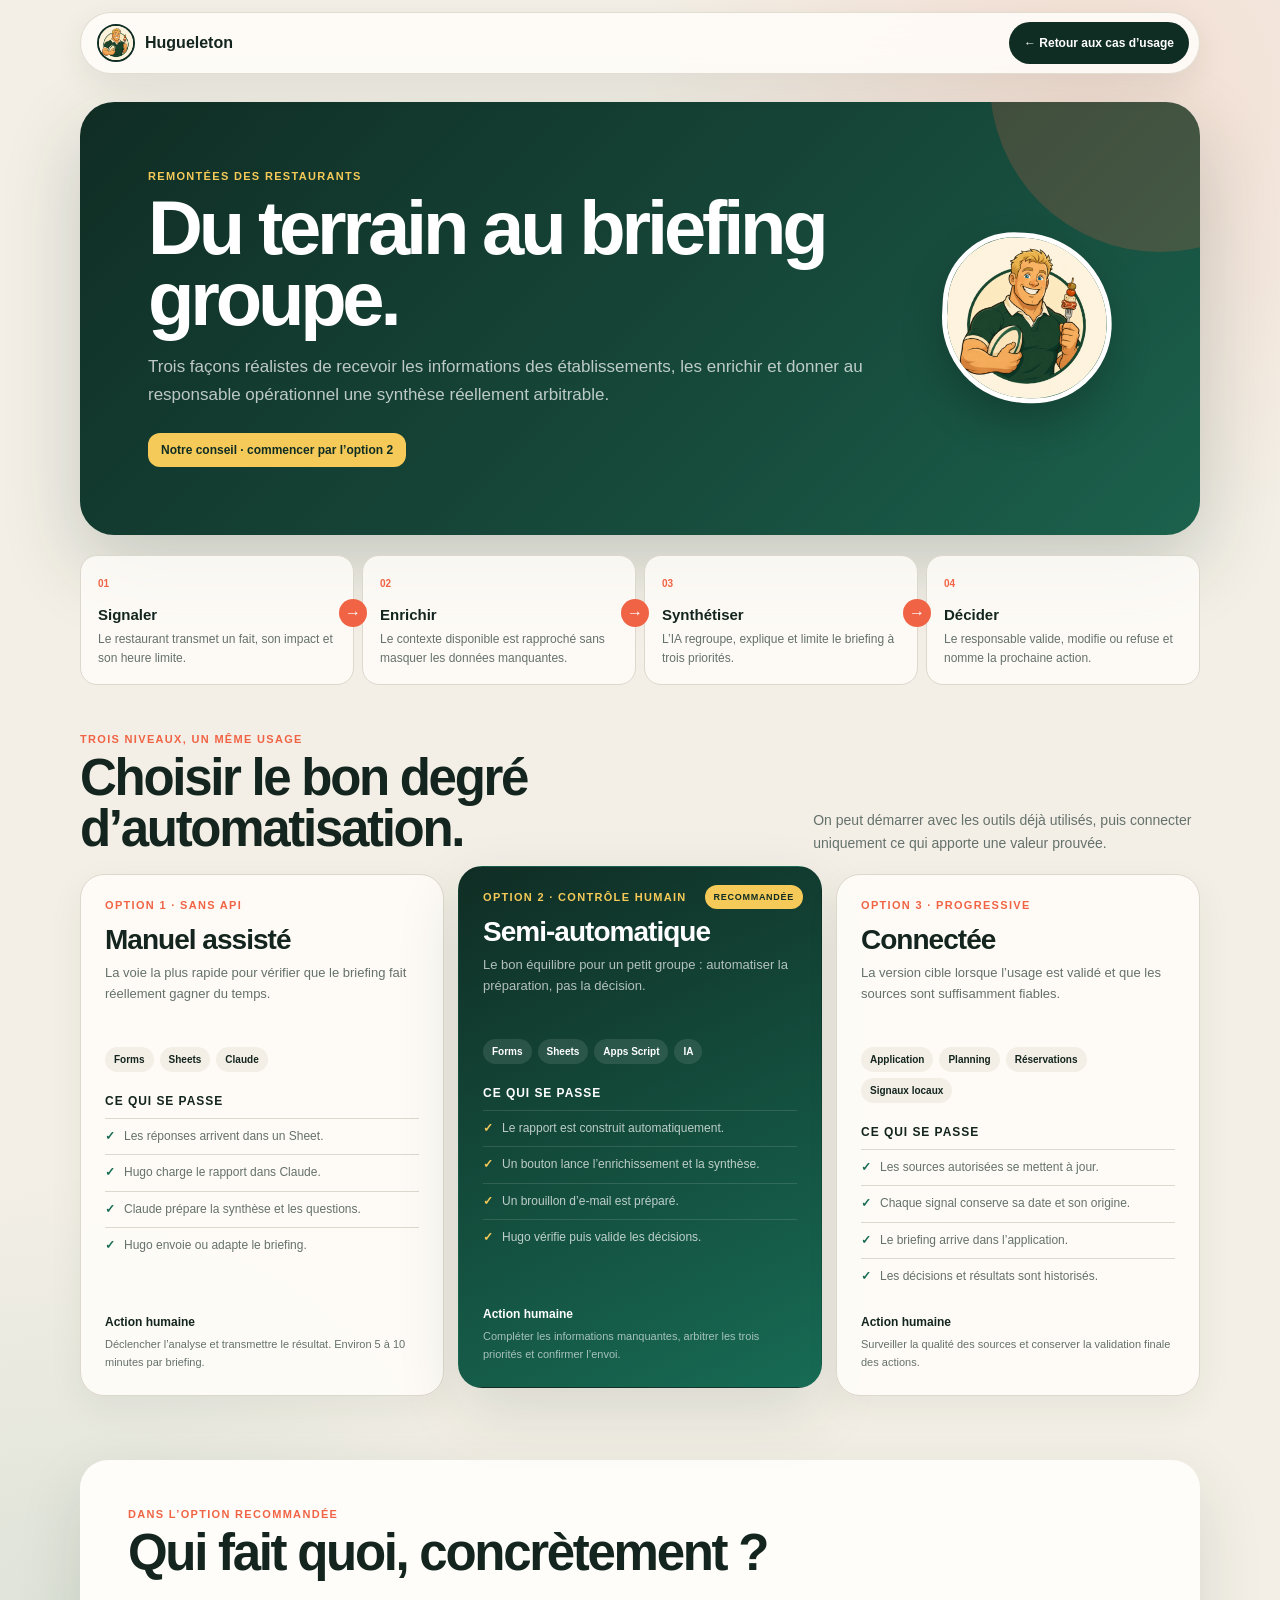
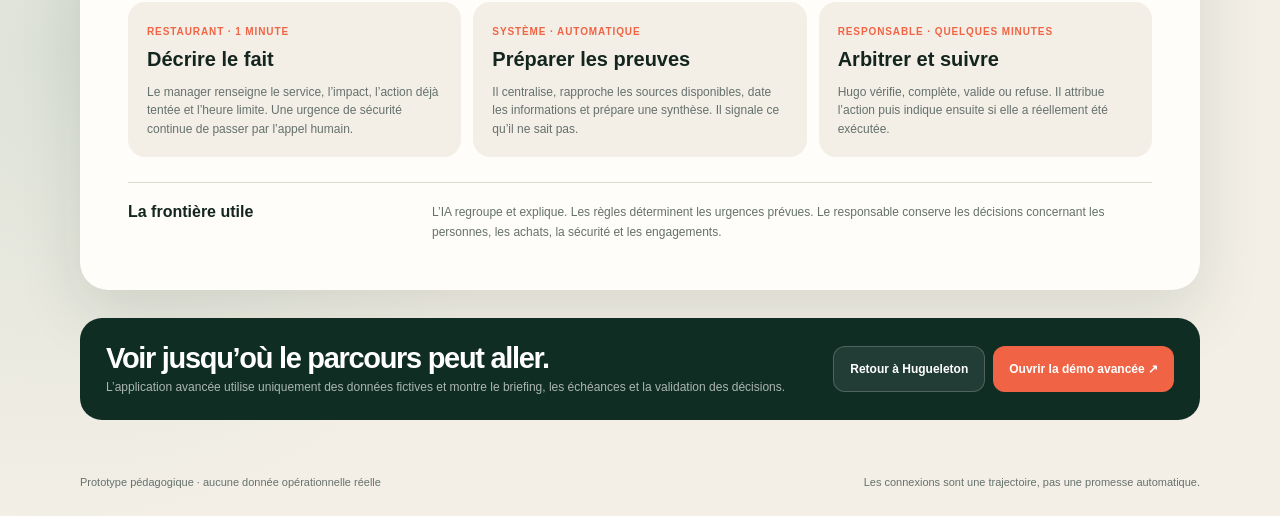
==== reception-terrain.html @ 097fe27d "Add terrain briefing options Show three realistic levels for turning restaurant reports into an enri" ====
<!doctype html>
<html lang="fr">
<head>
  <meta charset="utf-8">
  <meta name="viewport" content="width=device-width, initial-scale=1">
  <meta name="description" content="Trois façons réalistes de transformer les remontées des restaurants en briefing opérationnel.">
  <title>Hugueleton · Du terrain au briefing groupe</title>
  <style>
    :root {
      --ink: #13251e;
      --muted: #65716c;
      --paper: #f3efe6;
      --white: #fffdf9;
      --green: #176b54;
      --deep: #102d24;
      --orange: #f06445;
      --yellow: #f5ca58;
      --line: #ddd8cd;
      --shadow: 0 24px 65px rgba(25, 46, 37, .12);
    }
    * { box-sizing: border-box; }
    html { scroll-behavior: smooth; }
    body { margin: 0; color: var(--ink); background: radial-gradient(circle at 85% 5%, rgba(240,100,69,.13), transparent 28rem), radial-gradient(circle at 5% 78%, rgba(23,107,84,.1), transparent 30rem), var(--paper); font-family: "Avenir Next", "Trebuchet MS", sans-serif; }
    a { color: inherit; }
    .shell { width: min(1120px, calc(100% - 32px)); margin: 0 auto; }
    .topbar { position: sticky; top: 12px; z-index: 5; display: flex; align-items: center; justify-content: space-between; gap: 18px; margin-top: 12px; padding: 9px 10px 9px 16px; border: 1px solid rgba(221,216,205,.85); border-radius: 999px; background: rgba(255,253,249,.85); backdrop-filter: blur(16px); box-shadow: 0 10px 30px rgba(31,49,40,.08); }
    .brand { display: flex; align-items: center; gap: 10px; text-decoration: none; font-weight: 900; }
    .brand img { width: 38px; height: 38px; object-fit: cover; border-radius: 50%; border: 2px solid var(--deep); background: #f6e7bf; }
    .back { min-height: 42px; display: inline-flex; align-items: center; padding: 10px 15px; border-radius: 999px; background: var(--deep); color: white; text-decoration: none; font-size: 12px; font-weight: 800; }
    .hero { position: relative; overflow: hidden; margin: 28px 0 20px; padding: clamp(30px,6vw,68px); border-radius: 34px; color: white; background: linear-gradient(135deg, var(--deep), #174c3d 65%, #1b624d); box-shadow: 0 30px 80px rgba(16,45,36,.2); }
    .hero::after { content: ""; position: absolute; width: 340px; height: 340px; right: -130px; top: -190px; border-radius: 50%; background: var(--orange); opacity: .2; }
    .hero-grid { position: relative; z-index: 1; display: grid; grid-template-columns: minmax(0,1fr) 190px; gap: 36px; align-items: center; }
    .eyebrow { display: block; color: var(--yellow); font-size: 11px; font-weight: 900; text-transform: uppercase; letter-spacing: .12em; }
    h1 { max-width: 790px; margin: 10px 0 18px; font-size: clamp(42px,7vw,76px); line-height: .94; letter-spacing: -.055em; }
    .hero p { max-width: 720px; margin: 0; color: rgba(255,255,255,.72); font-size: 17px; line-height: 1.65; }
    .hero img { width: 170px; aspect-ratio: 1; object-fit: cover; border: 5px solid white; border-radius: 44% 56% 48% 52%; background: #f6e7bf; transform: rotate(3deg); box-shadow: 0 20px 40px rgba(0,0,0,.22); }
    .recommendation { position: relative; z-index: 1; width: max-content; max-width: 100%; margin-top: 24px; padding: 10px 13px; border-radius: 12px; background: var(--yellow); color: var(--deep); font-size: 12px; font-weight: 900; }
    .flow { display: grid; grid-template-columns: repeat(4,1fr); gap: 8px; margin: 20px 0 48px; }
    .flow article { position: relative; min-height: 118px; padding: 17px; border-radius: 17px; border: 1px solid var(--line); background: rgba(255,253,249,.84); }
    .flow article:not(:last-child)::after { content: "→"; position: absolute; z-index: 1; right: -14px; top: 43px; width: 28px; height: 28px; display: grid; place-items: center; border-radius: 50%; background: var(--orange); color: white; font-weight: 900; }
    .flow small { color: var(--orange); font-size: 10px; font-weight: 900; }
    .flow b { display: block; margin: 15px 0 6px; font-size: 15px; }
    .flow span { color: var(--muted); font-size: 12px; line-height: 1.5; }
    .section-head { display: grid; grid-template-columns: 1fr minmax(260px,.55fr); gap: 30px; align-items: end; margin-bottom: 20px; }
    h2 { margin: 7px 0 0; font-size: clamp(32px,5vw,51px); line-height: 1; letter-spacing: -.045em; }
    .section-head p { margin: 0; color: var(--muted); font-size: 14px; line-height: 1.6; }
    .options { display: grid; grid-template-columns: repeat(3,1fr); gap: 14px; }
    .option { position: relative; display: flex; flex-direction: column; min-height: 470px; padding: 24px; border: 1px solid var(--line); border-radius: 24px; background: rgba(255,253,249,.9); box-shadow: 0 12px 36px rgba(31,49,40,.06); }
    .option.recommended { color: white; border-color: transparent; background: linear-gradient(155deg, var(--deep), #176b54); box-shadow: var(--shadow); transform: translateY(-8px); }
    .option-number { color: var(--orange); font-size: 11px; font-weight: 900; letter-spacing: .12em; text-transform: uppercase; }
    .recommended .option-number { color: var(--yellow); }
    .option h3 { margin: 15px 0 9px; font-size: 28px; line-height: 1; letter-spacing: -.035em; }
    .option > p { min-height: 64px; margin: 0 0 20px; color: var(--muted); font-size: 13px; line-height: 1.6; }
    .recommended > p { color: rgba(255,255,255,.68); }
    .pills { display: flex; flex-wrap: wrap; gap: 6px; margin-bottom: 22px; }
    .pill { padding: 7px 9px; border-radius: 999px; background: var(--paper); color: var(--ink); font-size: 10px; font-weight: 800; }
    .recommended .pill { background: rgba(255,255,255,.1); color: white; }
    .option h4 { margin: 0 0 10px; font-size: 12px; text-transform: uppercase; letter-spacing: .08em; }
    .option ul { margin: 0; padding: 0; list-style: none; }
    .option li { position: relative; padding: 9px 0 9px 19px; border-top: 1px solid var(--line); color: var(--muted); font-size: 12px; line-height: 1.45; }
    .option li::before { content: "✓"; position: absolute; left: 0; color: var(--green); font-weight: 900; }
    .recommended li { color: rgba(255,255,255,.72); border-color: rgba(255,255,255,.12); }
    .recommended li::before { color: var(--yellow); }
    .human { margin-top: auto; padding-top: 20px; }
    .human strong { display: block; margin-bottom: 5px; font-size: 12px; }
    .human span { color: var(--muted); font-size: 11px; line-height: 1.5; }
    .recommended .human span { color: rgba(255,255,255,.62); }
    .recommended-badge { position: absolute; right: 18px; top: 18px; padding: 7px 9px; border-radius: 999px; background: var(--yellow); color: var(--deep); font-size: 9px; font-weight: 900; text-transform: uppercase; letter-spacing: .08em; }
    .roles { margin: 64px 0 28px; padding: clamp(26px,5vw,48px); border-radius: 28px; background: var(--white); box-shadow: var(--shadow); }
    .roles-grid { display: grid; grid-template-columns: repeat(3,1fr); gap: 12px; margin-top: 24px; }
    .role { padding: 19px; border-radius: 17px; background: var(--paper); }
    .role small { color: var(--orange); font-size: 10px; font-weight: 900; text-transform: uppercase; letter-spacing: .09em; }
    .role h3 { margin: 9px 0 12px; font-size: 20px; }
    .role p { margin: 0; color: var(--muted); font-size: 12px; line-height: 1.55; }
    .boundaries { display: flex; justify-content: space-between; gap: 30px; margin-top: 25px; padding-top: 20px; border-top: 1px solid var(--line); }
    .boundaries p { max-width: 720px; margin: 0; color: var(--muted); font-size: 12px; line-height: 1.6; }
    .cta { display: flex; align-items: center; justify-content: space-between; gap: 24px; margin: 28px 0 56px; padding: 26px; border-radius: 22px; background: var(--deep); color: white; }
    .cta h2 { margin: 0; font-size: 29px; }
    .cta p { margin: 7px 0 0; color: rgba(255,255,255,.65); font-size: 12px; }
    .cta-actions { display: flex; flex-wrap: wrap; gap: 8px; justify-content: flex-end; }
    .button { min-height: 46px; display: inline-flex; align-items: center; justify-content: center; padding: 12px 16px; border-radius: 12px; text-decoration: none; font-size: 12px; font-weight: 900; }
    .button.primary { background: var(--orange); color: white; }
    .button.secondary { border: 1px solid rgba(255,255,255,.2); background: rgba(255,255,255,.08); color: white; }
    footer { display: flex; justify-content: space-between; gap: 16px; padding: 0 0 28px; color: var(--muted); font-size: 11px; }
    @media (max-width: 850px) {
      .hero-grid { grid-template-columns: 1fr 130px; }
      .hero img { width: 125px; }
      .flow { grid-template-columns: repeat(2,1fr); }
      .flow article:nth-child(2)::after { display: none; }
      .options { grid-template-columns: 1fr; }
      .option { min-height: 0; }
      .option.recommended { transform: none; }
      .section-head, .roles-grid { grid-template-columns: 1fr; }
    }
    @media (max-width: 560px) {
      .shell { width: min(100% - 20px, 1120px); }
      .topbar { top: 7px; margin-top: 7px; padding-left: 10px; }
      .brand span { display: none; }
      .back { font-size: 11px; }
      .hero { margin-top: 14px; padding: 27px 20px; border-radius: 24px; }
      .hero-grid { grid-template-columns: 1fr; gap: 22px; }
      .hero img { width: 102px; }
      h1 { font-size: 43px; }
      .hero p { font-size: 15px; line-height: 1.55; }
      .flow { grid-template-columns: 1fr; }
      .flow article { min-height: 0; }
      .flow article::after { display: none !important; }
      .section-head { display: block; }
      .section-head p { margin-top: 12px; }
      .option { padding: 20px; border-radius: 20px; }
      .option > p { min-height: 0; }
      .roles { margin-top: 42px; padding: 22px 16px; border-radius: 22px; }
      .boundaries, .cta, footer { flex-direction: column; align-items: stretch; }
      .cta-actions { justify-content: stretch; }
      .button { width: 100%; }
    }
    @media (prefers-reduced-motion: reduce) { * { scroll-behavior: auto !important; } }
  </style>
</head>
<body>
  <div class="shell">
    <header class="topbar">
      <a class="brand" href="./index.html#tools"><img src="./assets/hugo-rugbyman.png" alt=""><span>Hugueleton</span></a>
      <a class="back" href="./index.html#tools">← Retour aux cas d’usage</a>
    </header>

    <main>
      <section class="hero">
        <div class="hero-grid">
          <div><span class="eyebrow">Remontées des restaurants</span><h1>Du terrain au briefing groupe.</h1><p>Trois façons réalistes de recevoir les informations des établissements, les enrichir et donner au responsable opérationnel une synthèse réellement arbitrable.</p><div class="recommendation">Notre conseil · commencer par l’option 2</div></div>
          <img src="./assets/hugo-rugbyman.png" alt="Mascotte Hugueleton">
        </div>
      </section>

      <section class="flow" aria-label="Parcours commun aux trois options">
        <article><small>01</small><b>Signaler</b><span>Le restaurant transmet un fait, son impact et son heure limite.</span></article>
        <article><small>02</small><b>Enrichir</b><span>Le contexte disponible est rapproché sans masquer les données manquantes.</span></article>
        <article><small>03</small><b>Synthétiser</b><span>L’IA regroupe, explique et limite le briefing à trois priorités.</span></article>
        <article><small>04</small><b>Décider</b><span>Le responsable valide, modifie ou refuse et nomme la prochaine action.</span></article>
      </section>

      <section aria-labelledby="options-title">
        <div class="section-head"><div><span class="eyebrow" style="color:var(--orange)">Trois niveaux, un même usage</span><h2 id="options-title">Choisir le bon degré d’automatisation.</h2></div><p>On peut démarrer avec les outils déjà utilisés, puis connecter uniquement ce qui apporte une valeur prouvée.</p></div>
        <div class="options">
          <article class="option">
            <span class="option-number">Option 1 · Sans API</span><h3>Manuel assisté</h3><p>La voie la plus rapide pour vérifier que le briefing fait réellement gagner du temps.</p>
            <div class="pills"><span class="pill">Forms</span><span class="pill">Sheets</span><span class="pill">Claude</span></div>
            <h4>Ce qui se passe</h4><ul><li>Les réponses arrivent dans un Sheet.</li><li>Hugo charge le rapport dans Claude.</li><li>Claude prépare la synthèse et les questions.</li><li>Hugo envoie ou adapte le briefing.</li></ul>
            <div class="human"><strong>Action humaine</strong><span>Déclencher l’analyse et transmettre le résultat. Environ 5 à 10 minutes par briefing.</span></div>
          </article>

          <article class="option recommended">
            <span class="recommended-badge">Recommandée</span><span class="option-number">Option 2 · Contrôle humain</span><h3>Semi-automatique</h3><p>Le bon équilibre pour un petit groupe : automatiser la préparation, pas la décision.</p>
            <div class="pills"><span class="pill">Forms</span><span class="pill">Sheets</span><span class="pill">Apps Script</span><span class="pill">IA</span></div>
            <h4>Ce qui se passe</h4><ul><li>Le rapport est construit automatiquement.</li><li>Un bouton lance l’enrichissement et la synthèse.</li><li>Un brouillon d’e-mail est préparé.</li><li>Hugo vérifie puis valide les décisions.</li></ul>
            <div class="human"><strong>Action humaine</strong><span>Compléter les informations manquantes, arbitrer les trois priorités et confirmer l’envoi.</span></div>
          </article>

          <article class="option">
            <span class="option-number">Option 3 · Progressive</span><h3>Connectée</h3><p>La version cible lorsque l’usage est validé et que les sources sont suffisamment fiables.</p>
            <div class="pills"><span class="pill">Application</span><span class="pill">Planning</span><span class="pill">Réservations</span><span class="pill">Signaux locaux</span></div>
            <h4>Ce qui se passe</h4><ul><li>Les sources autorisées se mettent à jour.</li><li>Chaque signal conserve sa date et son origine.</li><li>Le briefing arrive dans l’application.</li><li>Les décisions et résultats sont historisés.</li></ul>
            <div class="human"><strong>Action humaine</strong><span>Surveiller la qualité des sources et conserver la validation finale des actions.</span></div>
          </article>
        </div>
      </section>

      <section class="roles" aria-labelledby="roles-title">
        <span class="eyebrow" style="color:var(--orange)">Dans l’option recommandée</span><h2 id="roles-title">Qui fait quoi, concrètement&nbsp;?</h2>
        <div class="roles-grid">
          <article class="role"><small>Restaurant · 1 minute</small><h3>Décrire le fait</h3><p>Le manager renseigne le service, l’impact, l’action déjà tentée et l’heure limite. Une urgence de sécurité continue de passer par l’appel humain.</p></article>
          <article class="role"><small>Système · automatique</small><h3>Préparer les preuves</h3><p>Il centralise, rapproche les sources disponibles, date les informations et prépare une synthèse. Il signale ce qu’il ne sait pas.</p></article>
          <article class="role"><small>Responsable · quelques minutes</small><h3>Arbitrer et suivre</h3><p>Hugo vérifie, complète, valide ou refuse. Il attribue l’action puis indique ensuite si elle a réellement été exécutée.</p></article>
        </div>
        <div class="boundaries"><strong>La frontière utile</strong><p>L’IA regroupe et explique. Les règles déterminent les urgences prévues. Le responsable conserve les décisions concernant les personnes, les achats, la sécurité et les engagements.</p></div>
      </section>

      <section class="cta">
        <div><h2>Voir jusqu’où le parcours peut aller.</h2><p>L’application avancée utilise uniquement des données fictives et montre le briefing, les échéances et la validation des décisions.</p></div>
        <div class="cta-actions"><a class="button secondary" href="./index.html#tools">Retour à Hugueleton</a><a class="button primary" href="https://pilotage-restaurants.onrender.com/briefing/" target="_blank" rel="noreferrer">Ouvrir la démo avancée ↗</a></div>
      </section>
    </main>

    <footer><span>Prototype pédagogique · aucune donnée opérationnelle réelle</span><span>Les connexions sont une trajectoire, pas une promesse automatique.</span></footer>
  </div>
</body>
</html>
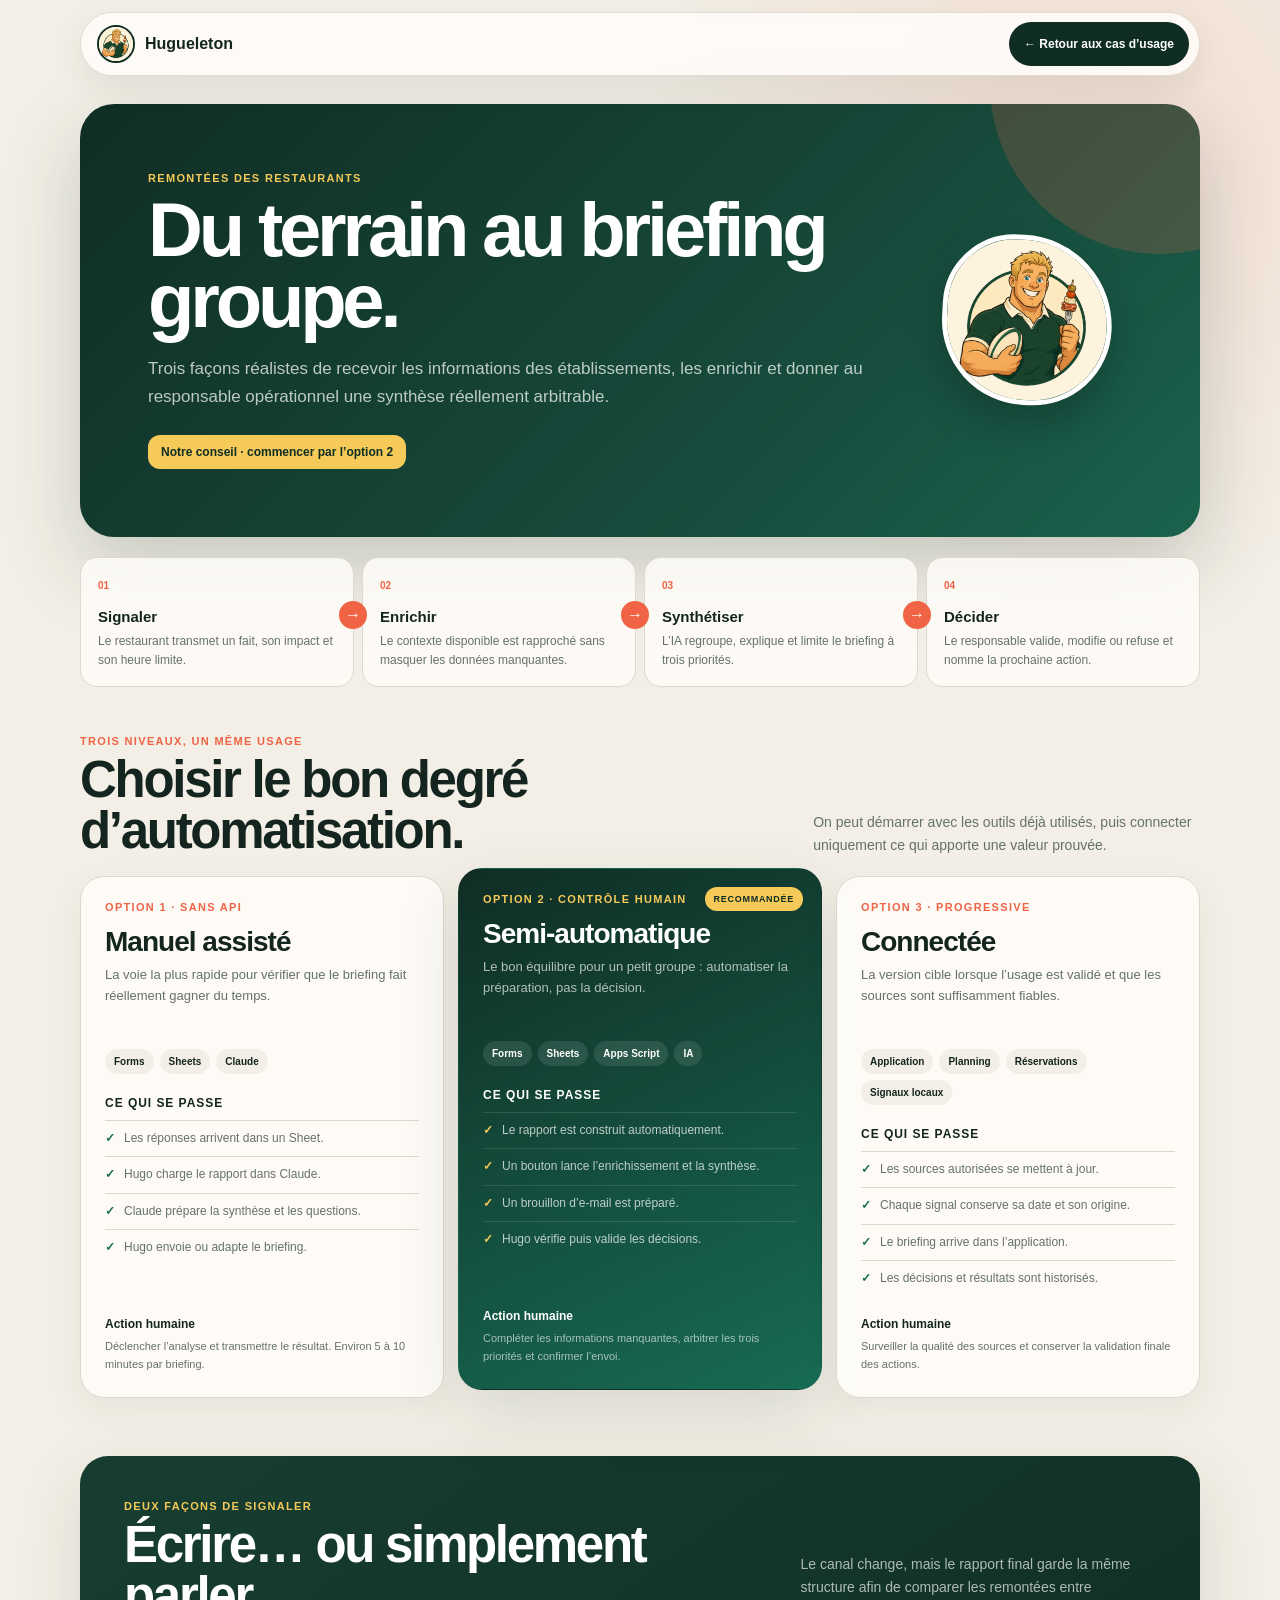
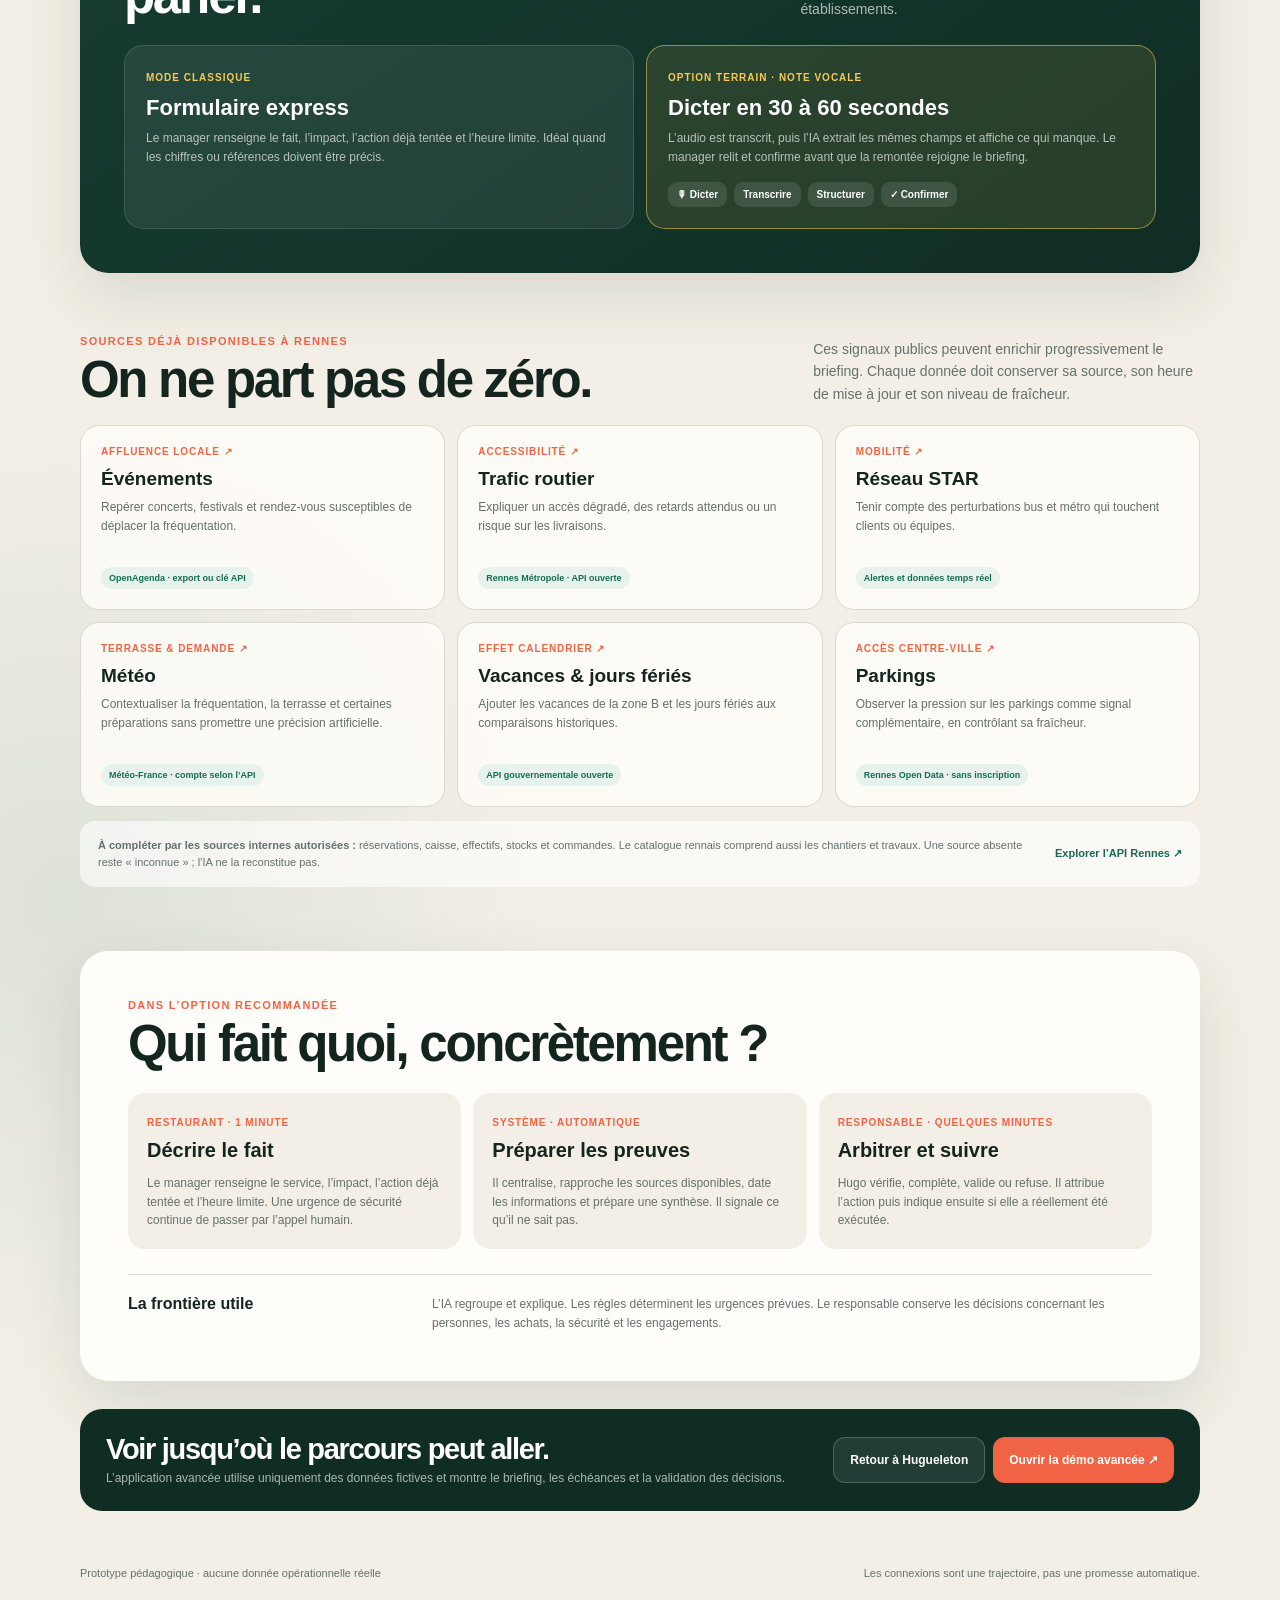
==== commit bedc3532: "Clarify operational guide pathways Keep the main guide focused by moving demonstrations to a dedicat" ====
--- a/reception-terrain.html
+++ b/reception-terrain.html
@@ -26,7 +26,7 @@
     .topbar { position: sticky; top: 12px; z-index: 5; display: flex; align-items: center; justify-content: space-between; gap: 18px; margin-top: 12px; padding: 9px 10px 9px 16px; border: 1px solid rgba(221,216,205,.85); border-radius: 999px; background: rgba(255,253,249,.85); backdrop-filter: blur(16px); box-shadow: 0 10px 30px rgba(31,49,40,.08); }
     .brand { display: flex; align-items: center; gap: 10px; text-decoration: none; font-weight: 900; }
     .brand img { width: 38px; height: 38px; object-fit: cover; border-radius: 50%; border: 2px solid var(--deep); background: #f6e7bf; }
-    .back { min-height: 42px; display: inline-flex; align-items: center; padding: 10px 15px; border-radius: 999px; background: var(--deep); color: white; text-decoration: none; font-size: 12px; font-weight: 800; }
+    .back { min-height: 44px; display: inline-flex; align-items: center; padding: 10px 15px; border-radius: 999px; background: var(--deep); color: white; text-decoration: none; font-size: 12px; font-weight: 800; }
     .hero { position: relative; overflow: hidden; margin: 28px 0 20px; padding: clamp(30px,6vw,68px); border-radius: 34px; color: white; background: linear-gradient(135deg, var(--deep), #174c3d 65%, #1b624d); box-shadow: 0 30px 80px rgba(16,45,36,.2); }
     .hero::after { content: ""; position: absolute; width: 340px; height: 340px; right: -130px; top: -190px; border-radius: 50%; background: var(--orange); opacity: .2; }
     .hero-grid { position: relative; z-index: 1; display: grid; grid-template-columns: minmax(0,1fr) 190px; gap: 36px; align-items: center; }
@@ -66,6 +66,27 @@
     .human span { color: var(--muted); font-size: 11px; line-height: 1.5; }
     .recommended .human span { color: rgba(255,255,255,.62); }
     .recommended-badge { position: absolute; right: 18px; top: 18px; padding: 7px 9px; border-radius: 999px; background: var(--yellow); color: var(--deep); font-size: 9px; font-weight: 900; text-transform: uppercase; letter-spacing: .08em; }
+    .input-modes { margin: 58px 0 28px; padding: clamp(24px,5vw,44px); border-radius: 28px; color: white; background: linear-gradient(145deg, #173d31, var(--deep)); box-shadow: var(--shadow); }
+    .input-modes .section-head { margin-bottom: 24px; }
+    .input-modes .section-head p { color: rgba(255,255,255,.66); }
+    .input-grid { display: grid; grid-template-columns: repeat(2,1fr); gap: 12px; }
+    .input-card { padding: 21px; border: 1px solid rgba(255,255,255,.12); border-radius: 19px; background: rgba(255,255,255,.07); }
+    .input-card.featured { border-color: rgba(245,202,88,.55); background: rgba(245,202,88,.1); }
+    .input-card small { color: var(--yellow); font-size: 10px; font-weight: 900; text-transform: uppercase; letter-spacing: .1em; }
+    .input-card h3 { margin: 10px 0 8px; font-size: 22px; }
+    .input-card p { margin: 0; color: rgba(255,255,255,.67); font-size: 12px; line-height: 1.6; }
+    .voice-flow { display: flex; flex-wrap: wrap; gap: 7px; margin-top: 15px; }
+    .voice-flow span { padding: 7px 9px; border-radius: 9px; background: rgba(255,255,255,.1); font-size: 10px; font-weight: 800; }
+    .local-sources { margin: 62px 0 28px; }
+    .source-grid { display: grid; grid-template-columns: repeat(3,1fr); gap: 12px; }
+    .source-card { display: flex; flex-direction: column; min-height: 185px; padding: 20px; border: 1px solid var(--line); border-radius: 19px; background: rgba(255,253,249,.86); text-decoration: none; transition: transform .18s ease, box-shadow .18s ease; }
+    .source-card:hover { transform: translateY(-3px); box-shadow: 0 16px 34px rgba(31,49,40,.09); }
+    .source-card small { color: var(--orange); font-size: 10px; font-weight: 900; text-transform: uppercase; letter-spacing: .09em; }
+    .source-card h3 { margin: 11px 0 8px; font-size: 19px; }
+    .source-card p { margin: 0 0 16px; color: var(--muted); font-size: 12px; line-height: 1.55; }
+    .access-badge { width: max-content; margin-top: auto; padding: 6px 8px; border-radius: 999px; background: #e8f2ed; color: var(--green); font-size: 9px; font-weight: 900; }
+    .source-note { display: flex; justify-content: space-between; align-items: center; gap: 24px; margin-top: 14px; padding: 16px 18px; border-radius: 15px; background: rgba(255,255,255,.62); color: var(--muted); font-size: 11px; line-height: 1.55; }
+    .source-note a { flex: 0 0 auto; color: var(--green); font-weight: 900; text-decoration: none; }
     .roles { margin: 64px 0 28px; padding: clamp(26px,5vw,48px); border-radius: 28px; background: var(--white); box-shadow: var(--shadow); }
     .roles-grid { display: grid; grid-template-columns: repeat(3,1fr); gap: 12px; margin-top: 24px; }
     .role { padding: 19px; border-radius: 17px; background: var(--paper); }
@@ -91,6 +112,7 @@
       .option { min-height: 0; }
       .option.recommended { transform: none; }
       .section-head, .roles-grid { grid-template-columns: 1fr; }
+      .source-grid { grid-template-columns: repeat(2,1fr); }
     }
     @media (max-width: 560px) {
       .shell { width: min(100% - 20px, 1120px); }
@@ -109,6 +131,10 @@
       .section-head p { margin-top: 12px; }
       .option { padding: 20px; border-radius: 20px; }
       .option > p { min-height: 0; }
+      .input-modes { margin-top: 40px; padding: 22px 16px; border-radius: 22px; }
+      .input-grid, .source-grid { grid-template-columns: 1fr; }
+      .source-card { min-height: 0; }
+      .source-note { align-items: flex-start; flex-direction: column; }
       .roles { margin-top: 42px; padding: 22px 16px; border-radius: 22px; }
       .boundaries, .cta, footer { flex-direction: column; align-items: stretch; }
       .cta-actions { justify-content: stretch; }
@@ -165,6 +191,27 @@
         </div>
       </section>
 
+      <section class="input-modes" aria-labelledby="input-title">
+        <div class="section-head"><div><span class="eyebrow">Deux façons de signaler</span><h2 id="input-title">Écrire… ou simplement parler.</h2></div><p>Le canal change, mais le rapport final garde la même structure afin de comparer les remontées entre établissements.</p></div>
+        <div class="input-grid">
+          <article class="input-card"><small>Mode classique</small><h3>Formulaire express</h3><p>Le manager renseigne le fait, l’impact, l’action déjà tentée et l’heure limite. Idéal quand les chiffres ou références doivent être précis.</p></article>
+          <article class="input-card featured"><small>Option terrain · note vocale</small><h3>Dicter en 30 à 60 secondes</h3><p>L’audio est transcrit, puis l’IA extrait les mêmes champs et affiche ce qui manque. Le manager relit et confirme avant que la remontée rejoigne le briefing.</p><div class="voice-flow"><span>🎙 Dicter</span><span>Transcrire</span><span>Structurer</span><span>✓ Confirmer</span></div></article>
+        </div>
+      </section>
+
+      <section class="local-sources" aria-labelledby="sources-title">
+        <div class="section-head"><div><span class="eyebrow" style="color:var(--orange)">Sources déjà disponibles à Rennes</span><h2 id="sources-title">On ne part pas de zéro.</h2></div><p>Ces signaux publics peuvent enrichir progressivement le briefing. Chaque donnée doit conserver sa source, son heure de mise à jour et son niveau de fraîcheur.</p></div>
+        <div class="source-grid">
+          <a class="source-card" href="https://openagenda.com/fr/rennes-metropole" target="_blank" rel="noreferrer"><small>Affluence locale ↗</small><h3>Événements</h3><p>Repérer concerts, festivals et rendez-vous susceptibles de déplacer la fréquentation.</p><span class="access-badge">OpenAgenda · export ou clé API</span></a>
+          <a class="source-card" href="https://data.rennesmetropole.fr/explore/dataset/etat-du-trafic-en-temps-reel/api/" target="_blank" rel="noreferrer"><small>Accessibilité ↗</small><h3>Trafic routier</h3><p>Expliquer un accès dégradé, des retards attendus ou un risque sur les livraisons.</p><span class="access-badge">Rennes Métropole · API ouverte</span></a>
+          <a class="source-card" href="https://data.rennesmetropole.fr/explore/dataset/alertes-trafic-en-temps-reel-sur-les-lignes-du-reseau-star/table/" target="_blank" rel="noreferrer"><small>Mobilité ↗</small><h3>Réseau STAR</h3><p>Tenir compte des perturbations bus et métro qui touchent clients ou équipes.</p><span class="access-badge">Alertes et données temps réel</span></a>
+          <a class="source-card" href="https://www.data.gouv.fr/organizations/meteo-france/dataservices" target="_blank" rel="noreferrer"><small>Terrasse &amp; demande ↗</small><h3>Météo</h3><p>Contextualiser la fréquentation, la terrasse et certaines préparations sans promettre une précision artificielle.</p><span class="access-badge">Météo-France · compte selon l’API</span></a>
+          <a class="source-card" href="https://www.data.gouv.fr/dataservices/api-calendrier-scolaire" target="_blank" rel="noreferrer"><small>Effet calendrier ↗</small><h3>Vacances &amp; jours fériés</h3><p>Ajouter les vacances de la zone B et les jours fériés aux comparaisons historiques.</p><span class="access-badge">API gouvernementale ouverte</span></a>
+          <a class="source-card" href="https://data.rennesmetropole.fr/explore/dataset/api-parkings-rennes-metropole/" target="_blank" rel="noreferrer"><small>Accès centre-ville ↗</small><h3>Parkings</h3><p>Observer la pression sur les parkings comme signal complémentaire, en contrôlant sa fraîcheur.</p><span class="access-badge">Rennes Open Data · sans inscription</span></a>
+        </div>
+        <div class="source-note"><span><strong>À compléter par les sources internes autorisées :</strong> réservations, caisse, effectifs, stocks et commandes. Le catalogue rennais comprend aussi les chantiers et travaux. Une source absente reste « inconnue » ; l’IA ne la reconstitue pas.</span><a href="https://data.rennesmetropole.fr/api/explore/v2.1/" target="_blank" rel="noreferrer">Explorer l’API Rennes ↗</a></div>
+      </section>
+
       <section class="roles" aria-labelledby="roles-title">
         <span class="eyebrow" style="color:var(--orange)">Dans l’option recommandée</span><h2 id="roles-title">Qui fait quoi, concrètement&nbsp;?</h2>
         <div class="roles-grid">
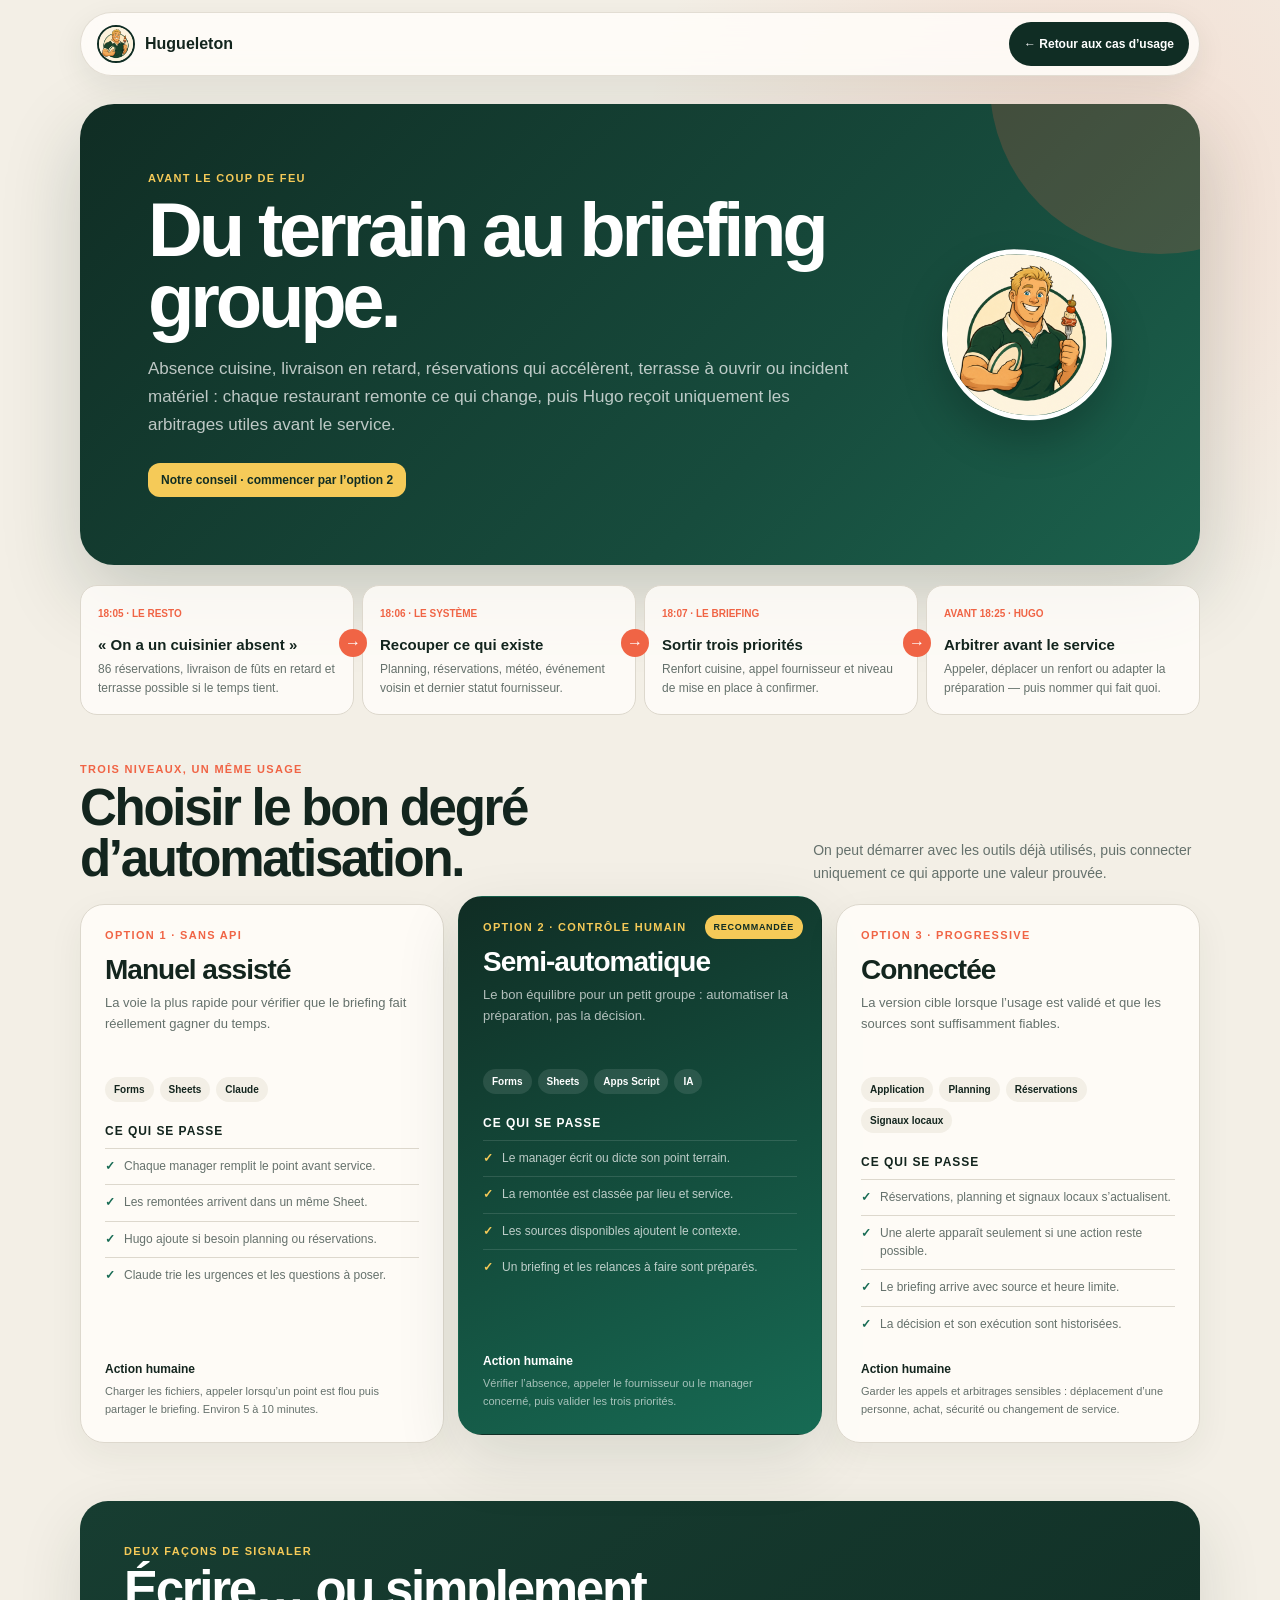
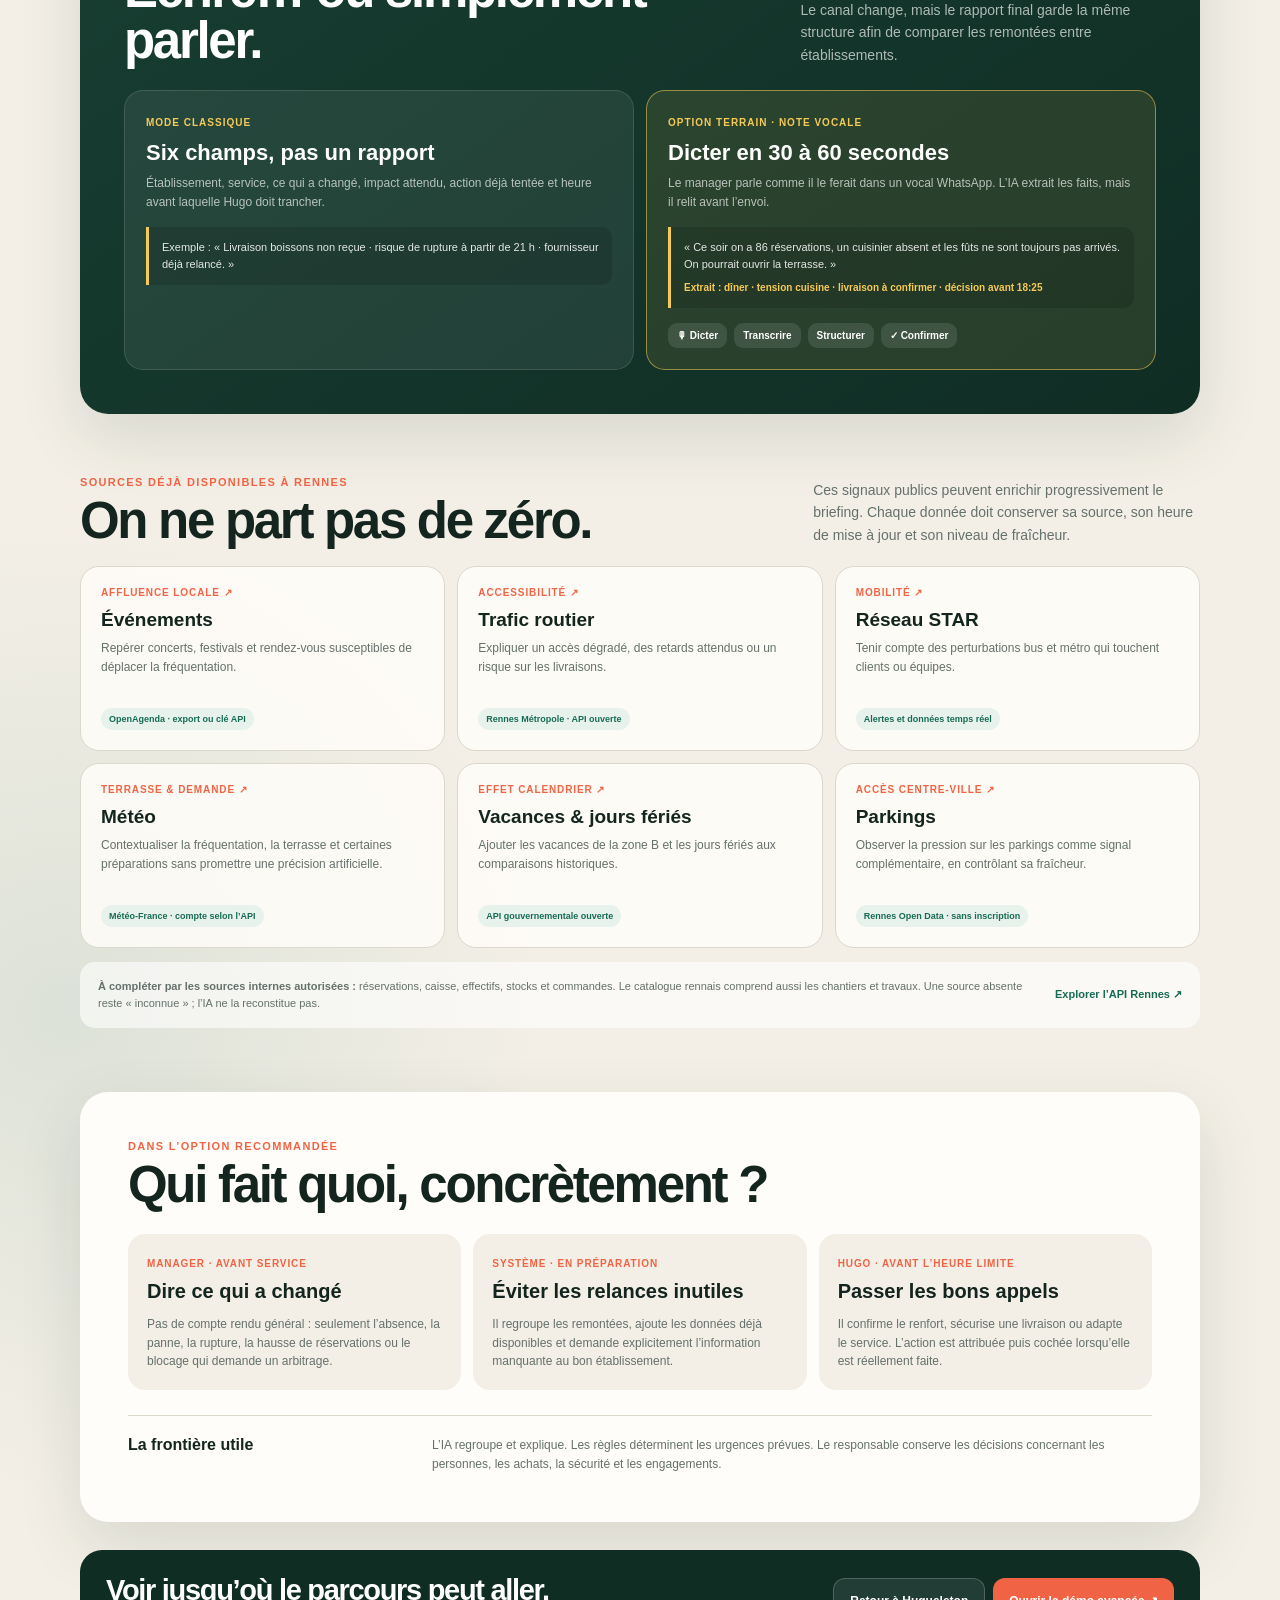
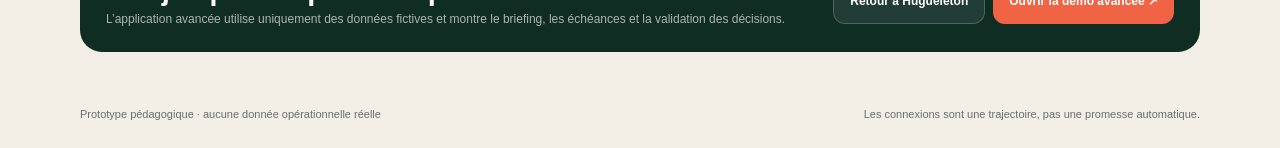
==== commit 502ce570: "Ground the briefing in restaurant operations Replace abstract workflow language with a realistic pre" ====
--- a/reception-terrain.html
+++ b/reception-terrain.html
@@ -75,6 +75,8 @@
     .input-card small { color: var(--yellow); font-size: 10px; font-weight: 900; text-transform: uppercase; letter-spacing: .1em; }
     .input-card h3 { margin: 10px 0 8px; font-size: 22px; }
     .input-card p { margin: 0; color: rgba(255,255,255,.67); font-size: 12px; line-height: 1.6; }
+    .voice-example { margin: 15px 0 0; padding: 12px 13px; border-left: 3px solid var(--yellow); border-radius: 0 11px 11px 0; background: rgba(0,0,0,.13); color: rgba(255,255,255,.88); font-size: 11px; line-height: 1.55; }
+    .voice-example strong { display: block; margin-top: 7px; color: var(--yellow); font-size: 10px; }
     .voice-flow { display: flex; flex-wrap: wrap; gap: 7px; margin-top: 15px; }
     .voice-flow span { padding: 7px 9px; border-radius: 9px; background: rgba(255,255,255,.1); font-size: 10px; font-weight: 800; }
     .local-sources { margin: 62px 0 28px; }
@@ -153,16 +155,16 @@
     <main>
       <section class="hero">
         <div class="hero-grid">
-          <div><span class="eyebrow">Remontées des restaurants</span><h1>Du terrain au briefing groupe.</h1><p>Trois façons réalistes de recevoir les informations des établissements, les enrichir et donner au responsable opérationnel une synthèse réellement arbitrable.</p><div class="recommendation">Notre conseil · commencer par l’option 2</div></div>
+          <div><span class="eyebrow">Avant le coup de feu</span><h1>Du terrain au briefing groupe.</h1><p>Absence cuisine, livraison en retard, réservations qui accélèrent, terrasse à ouvrir ou incident matériel : chaque restaurant remonte ce qui change, puis Hugo reçoit uniquement les arbitrages utiles avant le service.</p><div class="recommendation">Notre conseil · commencer par l’option 2</div></div>
           <img src="./assets/hugo-rugbyman.png" alt="Mascotte Hugueleton">
         </div>
       </section>
 
-      <section class="flow" aria-label="Parcours commun aux trois options">
-        <article><small>01</small><b>Signaler</b><span>Le restaurant transmet un fait, son impact et son heure limite.</span></article>
-        <article><small>02</small><b>Enrichir</b><span>Le contexte disponible est rapproché sans masquer les données manquantes.</span></article>
-        <article><small>03</small><b>Synthétiser</b><span>L’IA regroupe, explique et limite le briefing à trois priorités.</span></article>
-        <article><small>04</small><b>Décider</b><span>Le responsable valide, modifie ou refuse et nomme la prochaine action.</span></article>
+      <section class="flow" aria-label="Exemple fictif avant un service du vendredi soir">
+        <article><small>18:05 · LE RESTO</small><b>« On a un cuisinier absent »</b><span>86 réservations, livraison de fûts en retard et terrasse possible si le temps tient.</span></article>
+        <article><small>18:06 · LE SYSTÈME</small><b>Recouper ce qui existe</b><span>Planning, réservations, météo, événement voisin et dernier statut fournisseur.</span></article>
+        <article><small>18:07 · LE BRIEFING</small><b>Sortir trois priorités</b><span>Renfort cuisine, appel fournisseur et niveau de mise en place à confirmer.</span></article>
+        <article><small>AVANT 18:25 · HUGO</small><b>Arbitrer avant le service</b><span>Appeler, déplacer un renfort ou adapter la préparation — puis nommer qui fait quoi.</span></article>
       </section>
 
       <section aria-labelledby="options-title">
@@ -171,22 +173,22 @@
           <article class="option">
             <span class="option-number">Option 1 · Sans API</span><h3>Manuel assisté</h3><p>La voie la plus rapide pour vérifier que le briefing fait réellement gagner du temps.</p>
             <div class="pills"><span class="pill">Forms</span><span class="pill">Sheets</span><span class="pill">Claude</span></div>
-            <h4>Ce qui se passe</h4><ul><li>Les réponses arrivent dans un Sheet.</li><li>Hugo charge le rapport dans Claude.</li><li>Claude prépare la synthèse et les questions.</li><li>Hugo envoie ou adapte le briefing.</li></ul>
-            <div class="human"><strong>Action humaine</strong><span>Déclencher l’analyse et transmettre le résultat. Environ 5 à 10 minutes par briefing.</span></div>
+            <h4>Ce qui se passe</h4><ul><li>Chaque manager remplit le point avant service.</li><li>Les remontées arrivent dans un même Sheet.</li><li>Hugo ajoute si besoin planning ou réservations.</li><li>Claude trie les urgences et les questions à poser.</li></ul>
+            <div class="human"><strong>Action humaine</strong><span>Charger les fichiers, appeler lorsqu’un point est flou puis partager le briefing. Environ 5 à 10 minutes.</span></div>
           </article>
 
           <article class="option recommended">
             <span class="recommended-badge">Recommandée</span><span class="option-number">Option 2 · Contrôle humain</span><h3>Semi-automatique</h3><p>Le bon équilibre pour un petit groupe : automatiser la préparation, pas la décision.</p>
             <div class="pills"><span class="pill">Forms</span><span class="pill">Sheets</span><span class="pill">Apps Script</span><span class="pill">IA</span></div>
-            <h4>Ce qui se passe</h4><ul><li>Le rapport est construit automatiquement.</li><li>Un bouton lance l’enrichissement et la synthèse.</li><li>Un brouillon d’e-mail est préparé.</li><li>Hugo vérifie puis valide les décisions.</li></ul>
-            <div class="human"><strong>Action humaine</strong><span>Compléter les informations manquantes, arbitrer les trois priorités et confirmer l’envoi.</span></div>
+            <h4>Ce qui se passe</h4><ul><li>Le manager écrit ou dicte son point terrain.</li><li>La remontée est classée par lieu et service.</li><li>Les sources disponibles ajoutent le contexte.</li><li>Un briefing et les relances à faire sont préparés.</li></ul>
+            <div class="human"><strong>Action humaine</strong><span>Vérifier l’absence, appeler le fournisseur ou le manager concerné, puis valider les trois priorités.</span></div>
           </article>
 
           <article class="option">
             <span class="option-number">Option 3 · Progressive</span><h3>Connectée</h3><p>La version cible lorsque l’usage est validé et que les sources sont suffisamment fiables.</p>
             <div class="pills"><span class="pill">Application</span><span class="pill">Planning</span><span class="pill">Réservations</span><span class="pill">Signaux locaux</span></div>
-            <h4>Ce qui se passe</h4><ul><li>Les sources autorisées se mettent à jour.</li><li>Chaque signal conserve sa date et son origine.</li><li>Le briefing arrive dans l’application.</li><li>Les décisions et résultats sont historisés.</li></ul>
-            <div class="human"><strong>Action humaine</strong><span>Surveiller la qualité des sources et conserver la validation finale des actions.</span></div>
+            <h4>Ce qui se passe</h4><ul><li>Réservations, planning et signaux locaux s’actualisent.</li><li>Une alerte apparaît seulement si une action reste possible.</li><li>Le briefing arrive avec source et heure limite.</li><li>La décision et son exécution sont historisées.</li></ul>
+            <div class="human"><strong>Action humaine</strong><span>Garder les appels et arbitrages sensibles : déplacement d’une personne, achat, sécurité ou changement de service.</span></div>
           </article>
         </div>
       </section>
@@ -194,8 +196,8 @@
       <section class="input-modes" aria-labelledby="input-title">
         <div class="section-head"><div><span class="eyebrow">Deux façons de signaler</span><h2 id="input-title">Écrire… ou simplement parler.</h2></div><p>Le canal change, mais le rapport final garde la même structure afin de comparer les remontées entre établissements.</p></div>
         <div class="input-grid">
-          <article class="input-card"><small>Mode classique</small><h3>Formulaire express</h3><p>Le manager renseigne le fait, l’impact, l’action déjà tentée et l’heure limite. Idéal quand les chiffres ou références doivent être précis.</p></article>
-          <article class="input-card featured"><small>Option terrain · note vocale</small><h3>Dicter en 30 à 60 secondes</h3><p>L’audio est transcrit, puis l’IA extrait les mêmes champs et affiche ce qui manque. Le manager relit et confirme avant que la remontée rejoigne le briefing.</p><div class="voice-flow"><span>🎙 Dicter</span><span>Transcrire</span><span>Structurer</span><span>✓ Confirmer</span></div></article>
+          <article class="input-card"><small>Mode classique</small><h3>Six champs, pas un rapport</h3><p>Établissement, service, ce qui a changé, impact attendu, action déjà tentée et heure avant laquelle Hugo doit trancher.</p><div class="voice-example">Exemple : « Livraison boissons non reçue · risque de rupture à partir de 21 h · fournisseur déjà relancé. »</div></article>
+          <article class="input-card featured"><small>Option terrain · note vocale</small><h3>Dicter en 30 à 60 secondes</h3><p>Le manager parle comme il le ferait dans un vocal WhatsApp. L’IA extrait les faits, mais il relit avant l’envoi.</p><div class="voice-example">« Ce soir on a 86 réservations, un cuisinier absent et les fûts ne sont toujours pas arrivés. On pourrait ouvrir la terrasse. »<strong>Extrait : dîner · tension cuisine · livraison à confirmer · décision avant 18:25</strong></div><div class="voice-flow"><span>🎙 Dicter</span><span>Transcrire</span><span>Structurer</span><span>✓ Confirmer</span></div></article>
         </div>
       </section>
 
@@ -215,9 +217,9 @@
       <section class="roles" aria-labelledby="roles-title">
         <span class="eyebrow" style="color:var(--orange)">Dans l’option recommandée</span><h2 id="roles-title">Qui fait quoi, concrètement&nbsp;?</h2>
         <div class="roles-grid">
-          <article class="role"><small>Restaurant · 1 minute</small><h3>Décrire le fait</h3><p>Le manager renseigne le service, l’impact, l’action déjà tentée et l’heure limite. Une urgence de sécurité continue de passer par l’appel humain.</p></article>
-          <article class="role"><small>Système · automatique</small><h3>Préparer les preuves</h3><p>Il centralise, rapproche les sources disponibles, date les informations et prépare une synthèse. Il signale ce qu’il ne sait pas.</p></article>
-          <article class="role"><small>Responsable · quelques minutes</small><h3>Arbitrer et suivre</h3><p>Hugo vérifie, complète, valide ou refuse. Il attribue l’action puis indique ensuite si elle a réellement été exécutée.</p></article>
+          <article class="role"><small>Manager · avant service</small><h3>Dire ce qui a changé</h3><p>Pas de compte rendu général : seulement l’absence, la panne, la rupture, la hausse de réservations ou le blocage qui demande un arbitrage.</p></article>
+          <article class="role"><small>Système · en préparation</small><h3>Éviter les relances inutiles</h3><p>Il regroupe les remontées, ajoute les données déjà disponibles et demande explicitement l’information manquante au bon établissement.</p></article>
+          <article class="role"><small>Hugo · avant l’heure limite</small><h3>Passer les bons appels</h3><p>Il confirme le renfort, sécurise une livraison ou adapte le service. L’action est attribuée puis cochée lorsqu’elle est réellement faite.</p></article>
         </div>
         <div class="boundaries"><strong>La frontière utile</strong><p>L’IA regroupe et explique. Les règles déterminent les urgences prévues. Le responsable conserve les décisions concernant les personnes, les achats, la sécurité et les engagements.</p></div>
       </section>
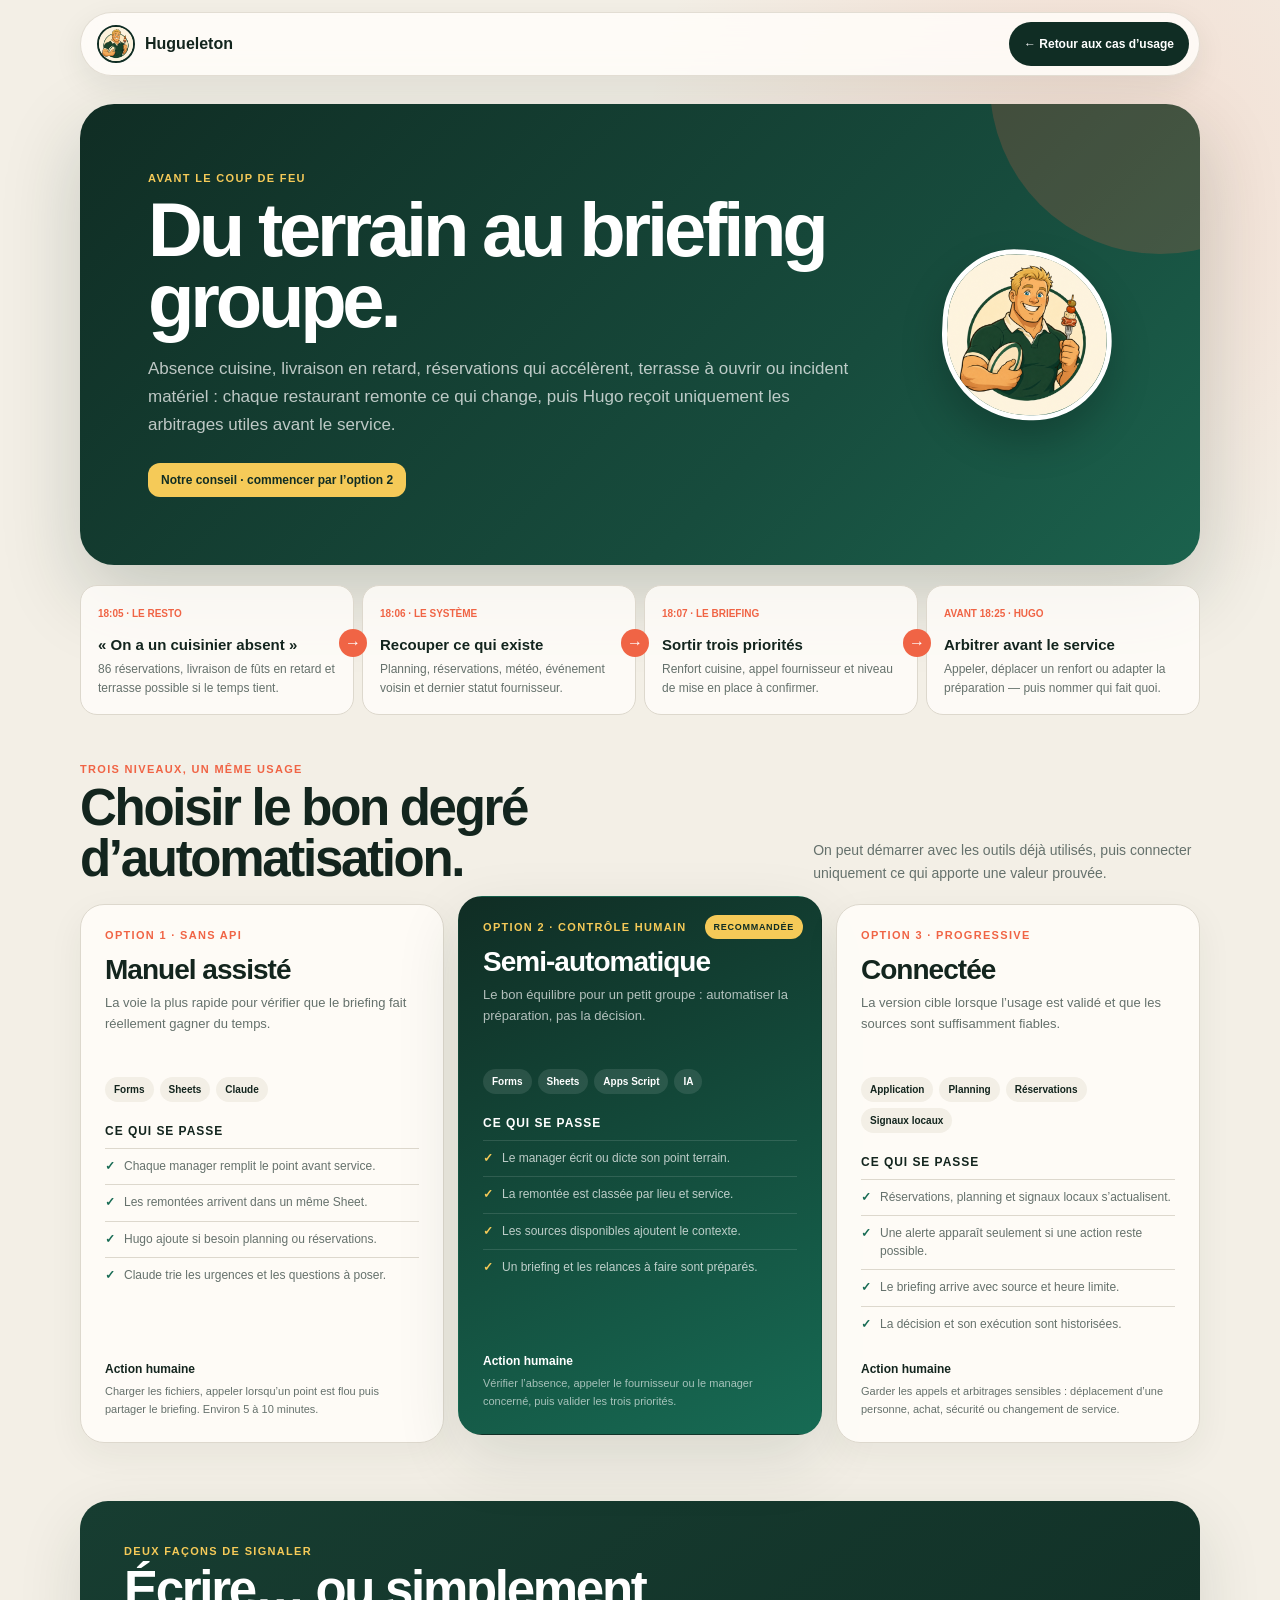
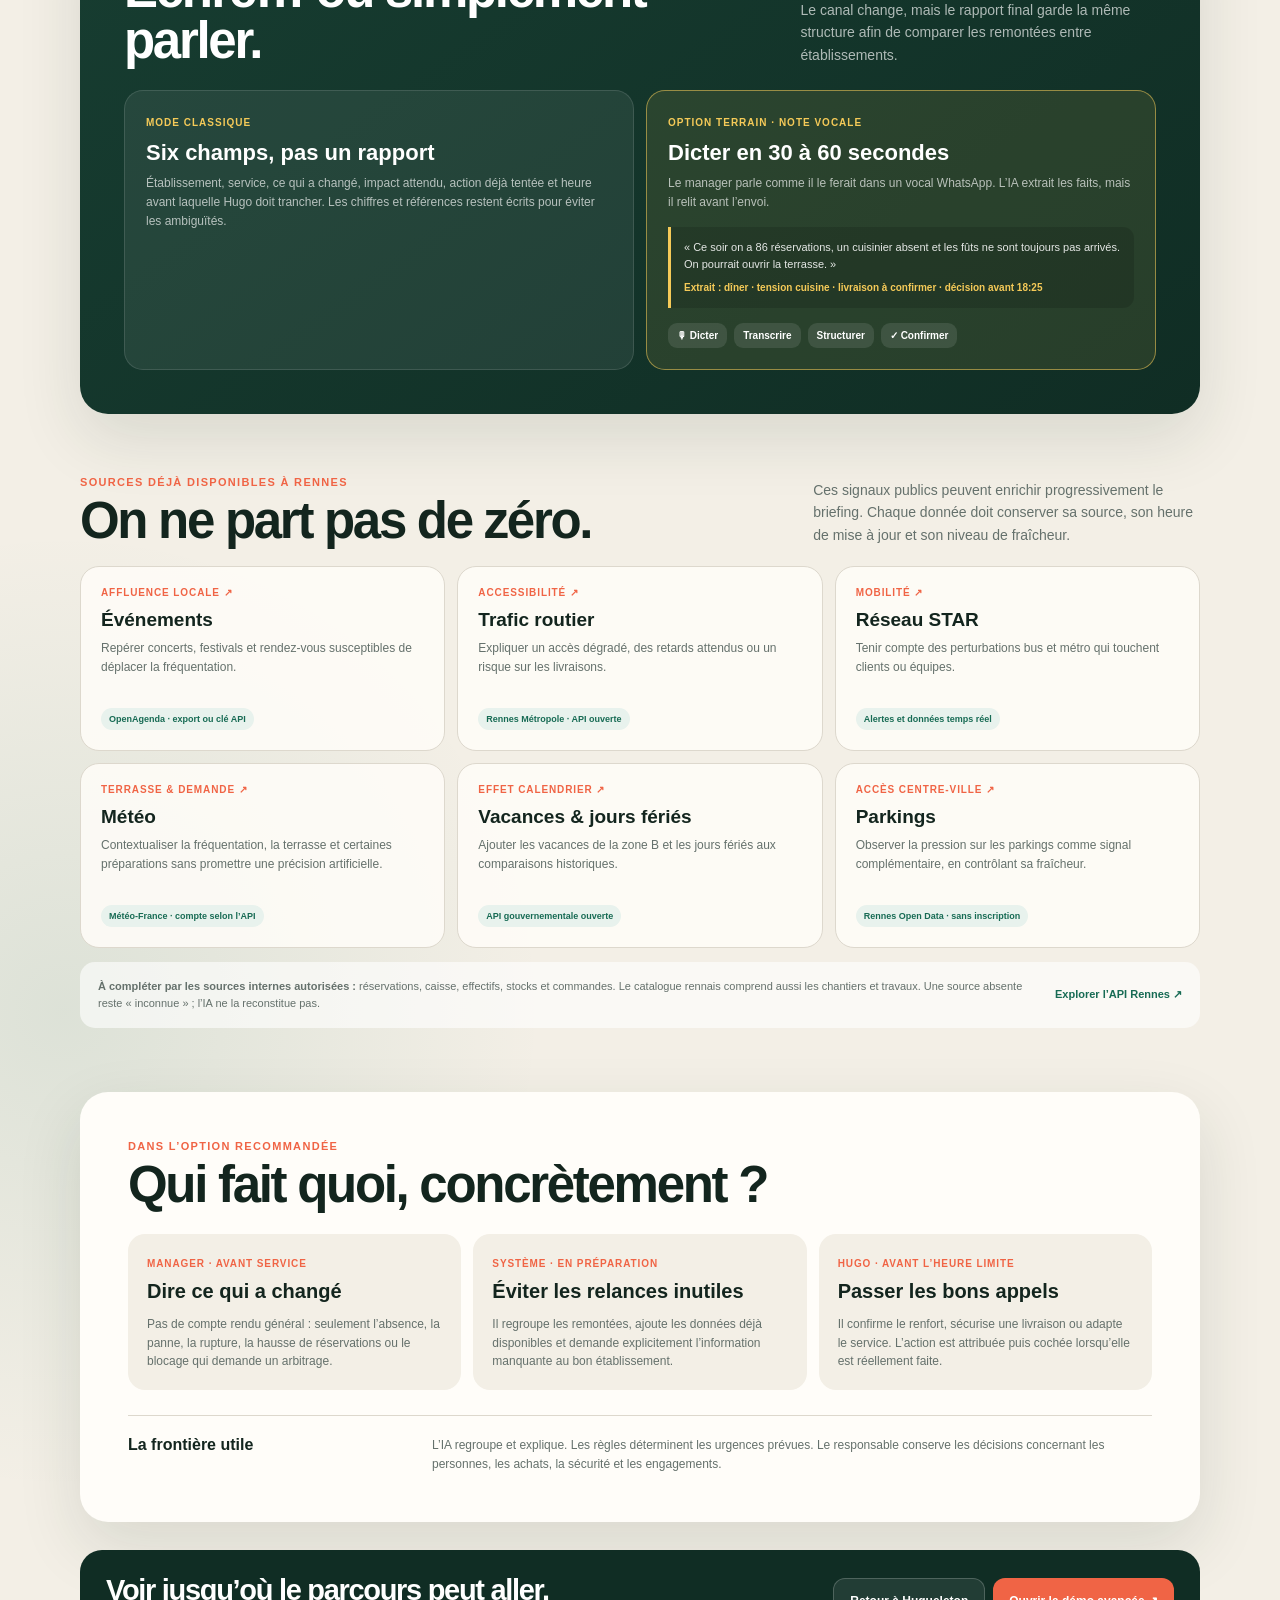
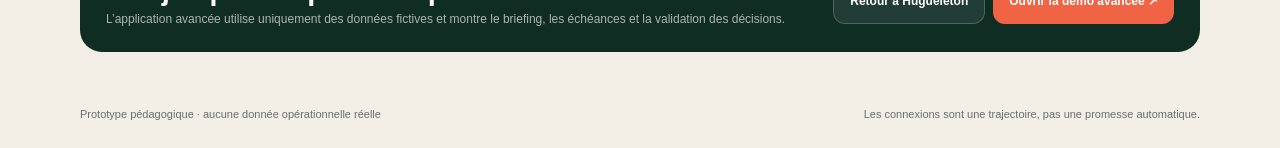
==== commit f98d0f22: "Keep the terrain story focused Use one consistent pre-service example while keeping the rest of the " ====
--- a/reception-terrain.html
+++ b/reception-terrain.html
@@ -196,7 +196,7 @@
       <section class="input-modes" aria-labelledby="input-title">
         <div class="section-head"><div><span class="eyebrow">Deux façons de signaler</span><h2 id="input-title">Écrire… ou simplement parler.</h2></div><p>Le canal change, mais le rapport final garde la même structure afin de comparer les remontées entre établissements.</p></div>
         <div class="input-grid">
-          <article class="input-card"><small>Mode classique</small><h3>Six champs, pas un rapport</h3><p>Établissement, service, ce qui a changé, impact attendu, action déjà tentée et heure avant laquelle Hugo doit trancher.</p><div class="voice-example">Exemple : « Livraison boissons non reçue · risque de rupture à partir de 21 h · fournisseur déjà relancé. »</div></article>
+          <article class="input-card"><small>Mode classique</small><h3>Six champs, pas un rapport</h3><p>Établissement, service, ce qui a changé, impact attendu, action déjà tentée et heure avant laquelle Hugo doit trancher. Les chiffres et références restent écrits pour éviter les ambiguïtés.</p></article>
           <article class="input-card featured"><small>Option terrain · note vocale</small><h3>Dicter en 30 à 60 secondes</h3><p>Le manager parle comme il le ferait dans un vocal WhatsApp. L’IA extrait les faits, mais il relit avant l’envoi.</p><div class="voice-example">« Ce soir on a 86 réservations, un cuisinier absent et les fûts ne sont toujours pas arrivés. On pourrait ouvrir la terrasse. »<strong>Extrait : dîner · tension cuisine · livraison à confirmer · décision avant 18:25</strong></div><div class="voice-flow"><span>🎙 Dicter</span><span>Transcrire</span><span>Structurer</span><span>✓ Confirmer</span></div></article>
         </div>
       </section>
